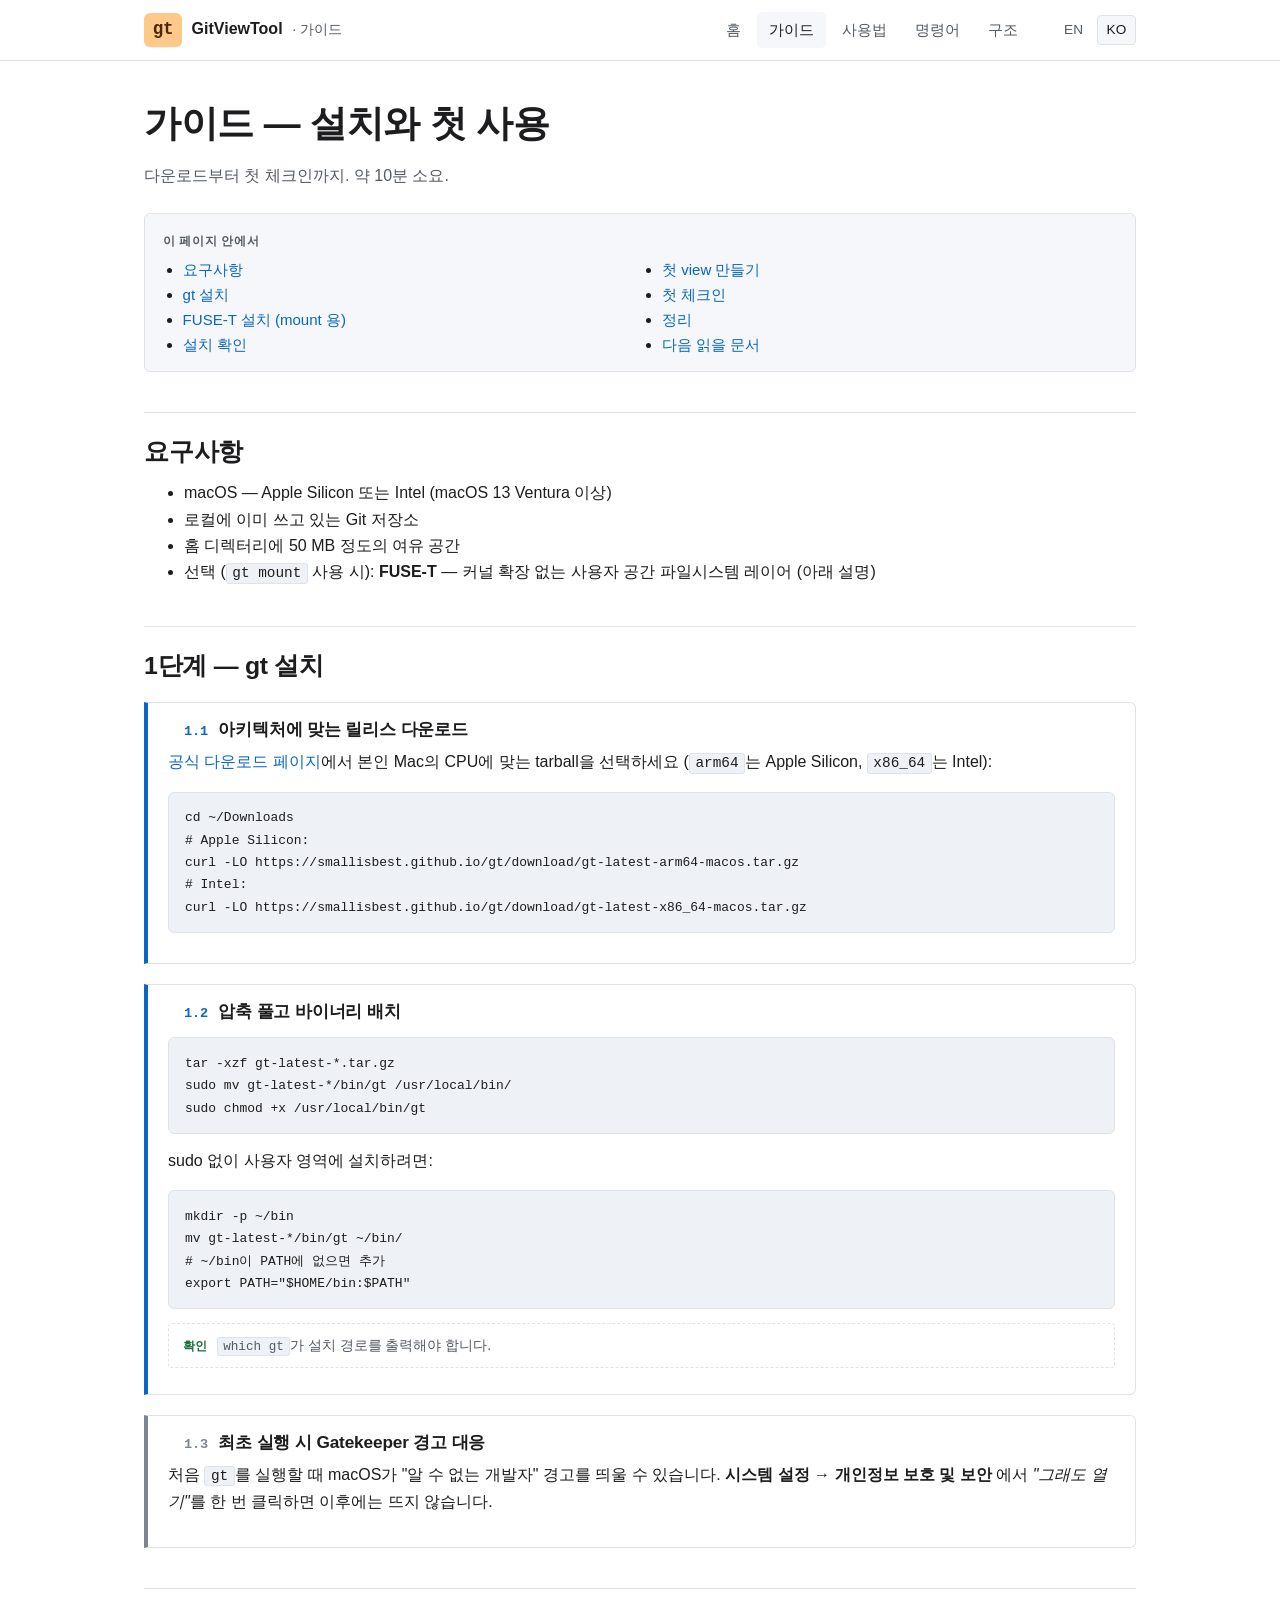
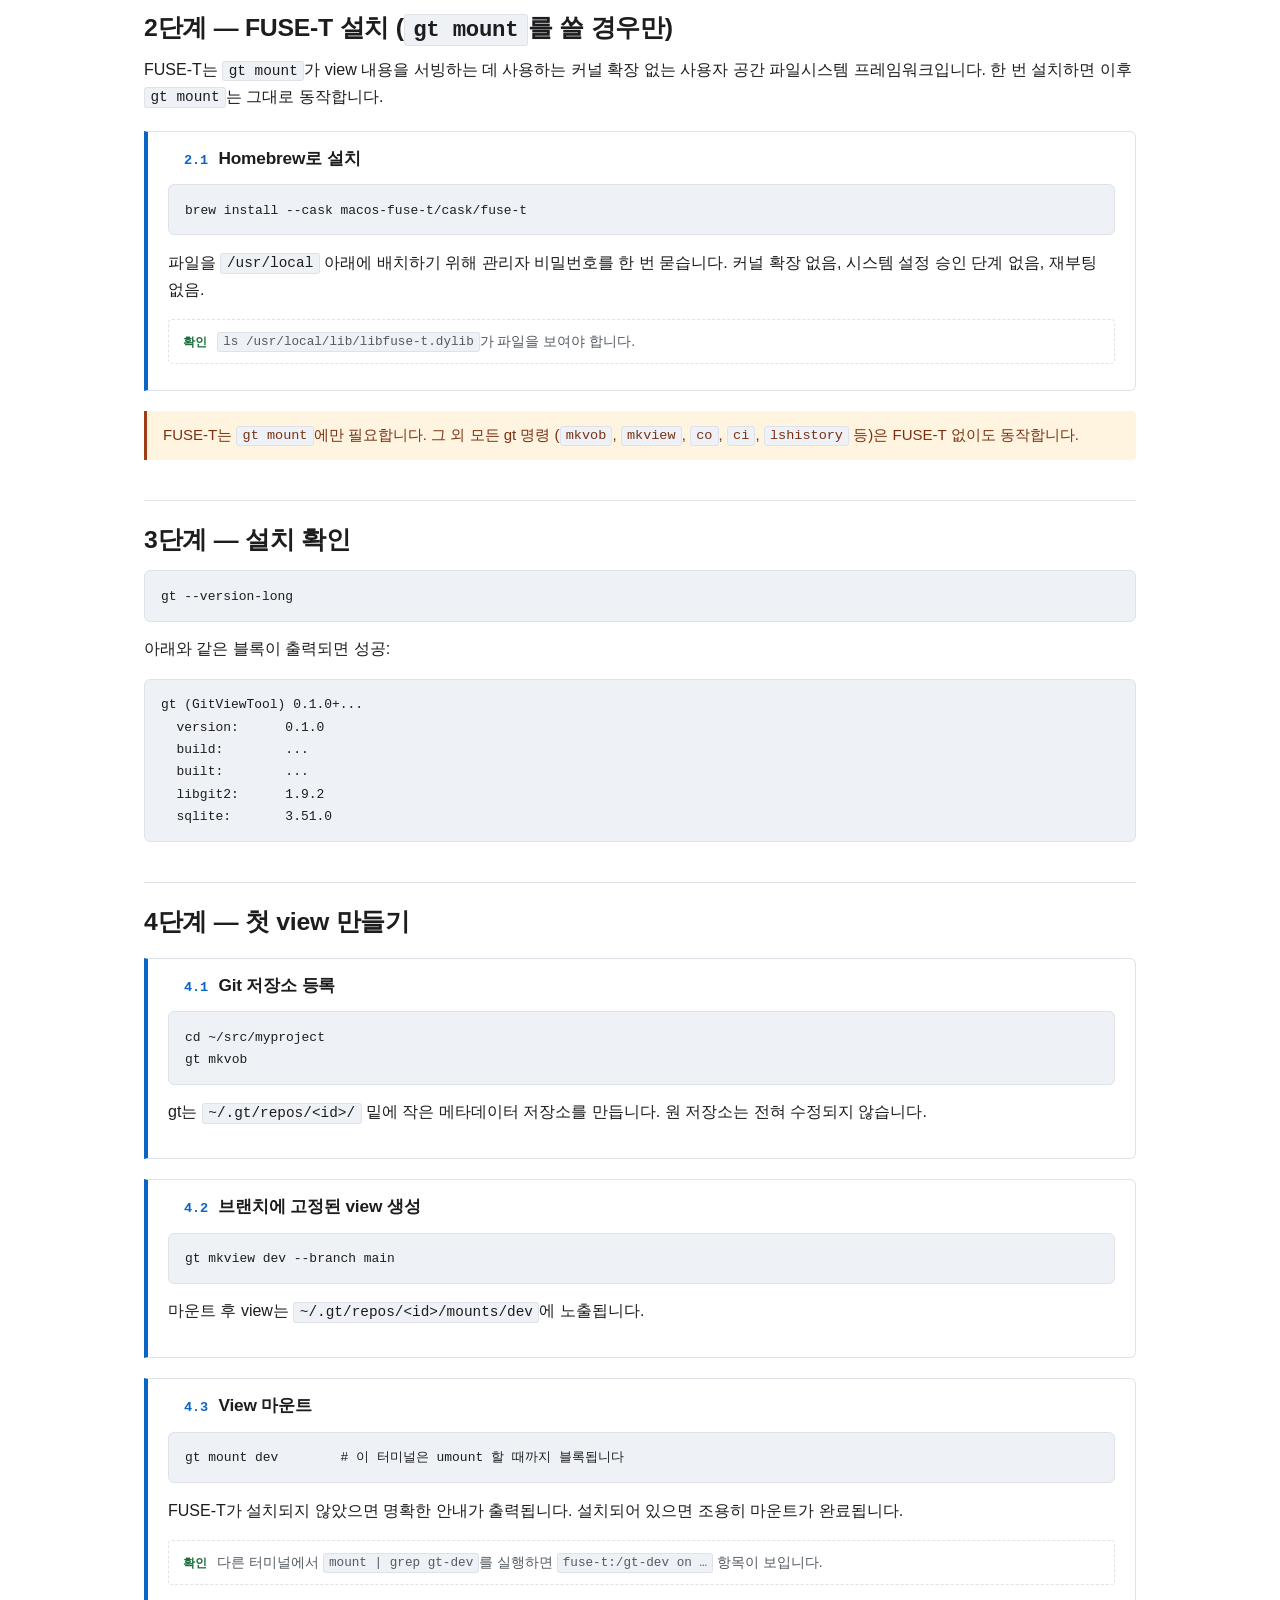
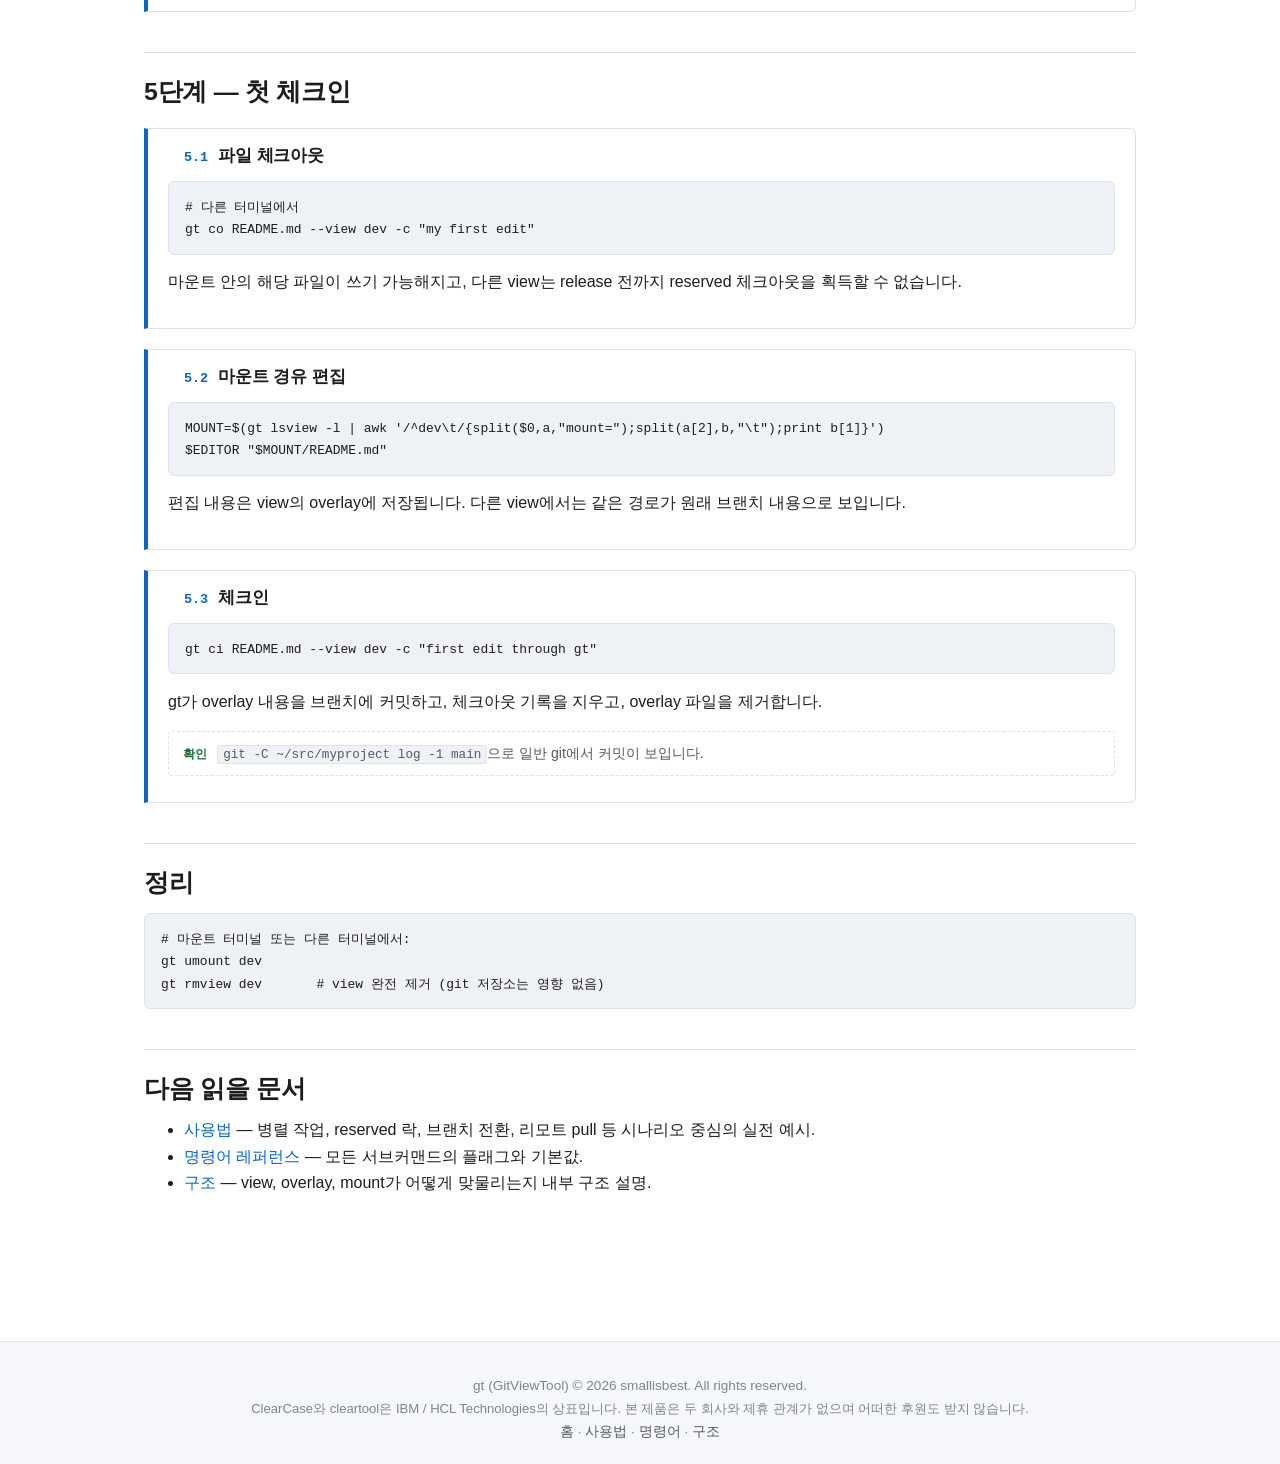
==== ko/guide.html @ 3bf687a0 "init web page" ====
<!doctype html>
<html lang="ko">
<head>
    <meta charset="utf-8">
    <meta name="viewport" content="width=device-width, initial-scale=1">
    <title>가이드 — gt</title>
    <meta name="description" content="gt 설치, Git 저장소 등록, 그리고 첫 view 생성부터 체크인까지 단계별로 안내합니다.">
    <link rel="icon" type="image/svg+xml" href="../assets/favicon.svg">
    <link rel="stylesheet" href="../assets/style.css">
</head>
<body>
<header class="site"><div class="container"><div class="bar">
    <a class="brand" href="index.html">
        <span class="logo">gt</span>
        <span class="title">GitViewTool</span>
        <span class="subtitle">· 가이드</span>
    </a>
    <nav class="primary">
        <a href="index.html">홈</a>
        <a href="guide.html" class="active">가이드</a>
        <a href="usage.html">사용법</a>
        <a href="commands.html">명령어</a>
        <a href="architecture.html">구조</a>
    </nav>
    <nav class="langswitch">
        <a href="../en/guide.html">EN</a>
        <a href="guide.html" class="active">KO</a>
    </nav>
</div></div></header>

<main class="page"><div class="container">

<h1>가이드 — 설치와 첫 사용</h1>
<p class="lede" style="color:var(--fg-dim);max-width:62ch">
    다운로드부터 첫 체크인까지. 약 10분 소요.
</p>

<div class="toc">
    <strong>이 페이지 안에서</strong>
    <ul>
        <li><a href="#req">요구사항</a></li>
        <li><a href="#install">gt 설치</a></li>
        <li><a href="#fuse">FUSE-T 설치 (mount 용)</a></li>
        <li><a href="#verify">설치 확인</a></li>
        <li><a href="#first">첫 view 만들기</a></li>
        <li><a href="#first-ci">첫 체크인</a></li>
        <li><a href="#teardown">정리</a></li>
        <li><a href="#next">다음 읽을 문서</a></li>
    </ul>
</div>

<h2 id="req">요구사항</h2>
<ul>
    <li>macOS — Apple Silicon 또는 Intel (macOS 13 Ventura 이상)</li>
    <li>로컬에 이미 쓰고 있는 Git 저장소</li>
    <li>홈 디렉터리에 50 MB 정도의 여유 공간</li>
    <li>선택 (<code>gt mount</code> 사용 시): <strong>FUSE-T</strong> —
        커널 확장 없는 사용자 공간 파일시스템 레이어 (아래 설명)</li>
</ul>

<h2 id="install">1단계 — gt 설치</h2>

<div class="step">
    <h3><span class="num">1.1</span> 아키텍처에 맞는 릴리스 다운로드</h3>
    <p><a href="https://smallisbest.github.io/gt/download/">공식 다운로드
       페이지</a>에서 본인 Mac의 CPU에 맞는 tarball을 선택하세요
       (<code>arm64</code>는 Apple Silicon, <code>x86_64</code>는
       Intel):</p>
<pre><code>cd ~/Downloads
# Apple Silicon:
curl -LO https://smallisbest.github.io/gt/download/gt-latest-arm64-macos.tar.gz
# Intel:
curl -LO https://smallisbest.github.io/gt/download/gt-latest-x86_64-macos.tar.gz</code></pre>
</div>

<div class="step">
    <h3><span class="num">1.2</span> 압축 풀고 바이너리 배치</h3>
<pre><code>tar -xzf gt-latest-*.tar.gz
sudo mv gt-latest-*/bin/gt /usr/local/bin/
sudo chmod +x /usr/local/bin/gt</code></pre>
    <p>sudo 없이 사용자 영역에 설치하려면:</p>
<pre><code>mkdir -p ~/bin
mv gt-latest-*/bin/gt ~/bin/
# ~/bin이 PATH에 없으면 추가
export PATH="$HOME/bin:$PATH"</code></pre>
    <div class="expect"><strong>확인</strong>
        <code>which gt</code>가 설치 경로를 출력해야 합니다.</div>
</div>

<div class="step optional">
    <h3><span class="num">1.3</span> 최초 실행 시 Gatekeeper 경고 대응</h3>
    <p>처음 <code>gt</code>를 실행할 때 macOS가 "알 수 없는 개발자" 경고를
       띄울 수 있습니다. <strong>시스템 설정 → 개인정보 보호 및 보안</strong>
       에서 <em>"그래도 열기"</em>를 한 번 클릭하면 이후에는 뜨지
       않습니다.</p>
</div>

<h2 id="fuse">2단계 — FUSE-T 설치 (<code>gt mount</code>를 쓸 경우만)</h2>
<p>FUSE-T는 <code>gt mount</code>가 view 내용을 서빙하는 데 사용하는
   커널 확장 없는 사용자 공간 파일시스템 프레임워크입니다. 한 번
   설치하면 이후 <code>gt mount</code>는 그대로 동작합니다.</p>

<div class="step">
    <h3><span class="num">2.1</span> Homebrew로 설치</h3>
<pre><code>brew install --cask macos-fuse-t/cask/fuse-t</code></pre>
    <p>파일을 <code>/usr/local</code> 아래에 배치하기 위해 관리자
       비밀번호를 한 번 묻습니다. 커널 확장 없음, 시스템 설정 승인
       단계 없음, 재부팅 없음.</p>
    <div class="expect"><strong>확인</strong>
        <code>ls /usr/local/lib/libfuse-t.dylib</code>가 파일을 보여야
        합니다.</div>
</div>

<div class="note warn">
    FUSE-T는 <code>gt mount</code>에만 필요합니다. 그 외 모든 gt 명령
    (<code>mkvob</code>, <code>mkview</code>, <code>co</code>,
    <code>ci</code>, <code>lshistory</code> 등)은 FUSE-T 없이도
    동작합니다.
</div>

<h2 id="verify">3단계 — 설치 확인</h2>
<pre><code>gt --version-long</code></pre>
<p>아래와 같은 블록이 출력되면 성공:</p>
<pre><code>gt (GitViewTool) 0.1.0+...
  version:      0.1.0
  build:        ...
  built:        ...
  libgit2:      1.9.2
  sqlite:       3.51.0</code></pre>

<h2 id="first">4단계 — 첫 view 만들기</h2>

<div class="step">
    <h3><span class="num">4.1</span> Git 저장소 등록</h3>
<pre><code>cd ~/src/myproject
gt mkvob</code></pre>
    <p>gt는 <code>~/.gt/repos/&lt;id&gt;/</code> 밑에 작은 메타데이터
       저장소를 만듭니다. 원 저장소는 전혀 수정되지 않습니다.</p>
</div>

<div class="step">
    <h3><span class="num">4.2</span> 브랜치에 고정된 view 생성</h3>
<pre><code>gt mkview dev --branch main</code></pre>
    <p>마운트 후 view는 <code>~/.gt/repos/&lt;id&gt;/mounts/dev</code>에
       노출됩니다.</p>
</div>

<div class="step">
    <h3><span class="num">4.3</span> View 마운트</h3>
<pre><code>gt mount dev        # 이 터미널은 umount 할 때까지 블록됩니다</code></pre>
    <p>FUSE-T가 설치되지 않았으면 명확한 안내가 출력됩니다. 설치되어
       있으면 조용히 마운트가 완료됩니다.</p>
    <div class="expect"><strong>확인</strong>
        다른 터미널에서 <code>mount | grep gt-dev</code>를 실행하면
        <code>fuse-t:/gt-dev on …</code> 항목이 보입니다.</div>
</div>

<h2 id="first-ci">5단계 — 첫 체크인</h2>

<div class="step">
    <h3><span class="num">5.1</span> 파일 체크아웃</h3>
<pre><code># 다른 터미널에서
gt co README.md --view dev -c "my first edit"</code></pre>
    <p>마운트 안의 해당 파일이 쓰기 가능해지고, 다른 view는
       release 전까지 reserved 체크아웃을 획득할 수 없습니다.</p>
</div>

<div class="step">
    <h3><span class="num">5.2</span> 마운트 경유 편집</h3>
<pre><code>MOUNT=$(gt lsview -l | awk '/^dev\t/{split($0,a,"mount=");split(a[2],b,"\t");print b[1]}')
$EDITOR "$MOUNT/README.md"</code></pre>
    <p>편집 내용은 view의 overlay에 저장됩니다. 다른 view에서는 같은
       경로가 원래 브랜치 내용으로 보입니다.</p>
</div>

<div class="step">
    <h3><span class="num">5.3</span> 체크인</h3>
<pre><code>gt ci README.md --view dev -c "first edit through gt"</code></pre>
    <p>gt가 overlay 내용을 브랜치에 커밋하고, 체크아웃 기록을 지우고,
       overlay 파일을 제거합니다.</p>
    <div class="expect"><strong>확인</strong>
        <code>git -C ~/src/myproject log -1 main</code>으로 일반 git에서
        커밋이 보입니다.</div>
</div>

<h2 id="teardown">정리</h2>
<pre><code># 마운트 터미널 또는 다른 터미널에서:
gt umount dev
gt rmview dev       # view 완전 제거 (git 저장소는 영향 없음)</code></pre>

<h2 id="next">다음 읽을 문서</h2>
<ul>
    <li><a href="usage.html">사용법</a> — 병렬 작업, reserved 락, 브랜치
        전환, 리모트 pull 등 시나리오 중심의 실전 예시.</li>
    <li><a href="commands.html">명령어 레퍼런스</a> — 모든 서브커맨드의
        플래그와 기본값.</li>
    <li><a href="architecture.html">구조</a> — view, overlay, mount가
        어떻게 맞물리는지 내부 구조 설명.</li>
</ul>

</div></main>

<footer class="site"><div class="container">
    gt (GitViewTool) © 2026 smallisbest. All rights reserved.<br>
    <span style="color:var(--fg-faint);font-size:0.82rem">ClearCase와 cleartool은 IBM / HCL Technologies의 상표입니다. 본 제품은 두 회사와 제휴 관계가 없으며 어떠한 후원도 받지 않습니다.</span><br>
    <a href="index.html">홈</a> ·
    <a href="usage.html">사용법</a> ·
    <a href="commands.html">명령어</a> ·
    <a href="architecture.html">구조</a>
</div></footer>
</body>
</html>
---- assets/style.css ----
/* gt product site — shared stylesheet
 *
 * Single CSS file for EN and KO pages. System-font stacks make it render
 * well in both scripts. Uses prefers-color-scheme for dark mode without
 * JS toggles. Kept framework-free on purpose.
 */

:root {
    --fg: #1d1d1f;
    --fg-dim: #545a63;
    --fg-faint: #7d8490;
    --bg: #ffffff;
    --bg-soft: #f5f7fa;
    --bg-code: #eef1f5;
    --border: #dfe3e9;
    --accent: #0a66c2;
    --accent-soft: #e3eefa;
    --accent-dark: #074b90;
    --success: #1a6f3a;
    --danger: #a13c1b;
    --mono: ui-monospace, SFMono-Regular, Menlo, Monaco, "Cascadia Mono", Consolas, monospace;
    --sans: -apple-system, BlinkMacSystemFont, "Segoe UI", "Apple SD Gothic Neo",
            "Noto Sans KR", "Malgun Gothic", Roboto, sans-serif;
}

@media (prefers-color-scheme: dark) {
    :root {
        --fg: #e7e9ec;
        --fg-dim: #a7afba;
        --fg-faint: #757d89;
        --bg: #0e1115;
        --bg-soft: #161a20;
        --bg-code: #1b1f26;
        --border: #262b33;
        --accent: #74a7ff;
        --accent-soft: #192b48;
        --accent-dark: #4d87e8;
        --success: #78c193;
        --danger: #e08060;
    }
}

* { box-sizing: border-box; }
html { scroll-behavior: smooth; }

body {
    margin: 0;
    background: var(--bg);
    color: var(--fg);
    font-family: var(--sans);
    font-size: 16px;
    line-height: 1.65;
    -webkit-font-smoothing: antialiased;
}

.container {
    max-width: 1040px;
    margin: 0 auto;
    padding: 0 1.5rem;
}

/* ---------- site header / nav -------------------------------------- */

header.site {
    position: sticky;
    top: 0;
    background: rgba(255,255,255,0.92);
    backdrop-filter: saturate(180%) blur(8px);
    -webkit-backdrop-filter: saturate(180%) blur(8px);
    border-bottom: 1px solid var(--border);
    z-index: 20;
}
@media (prefers-color-scheme: dark) {
    header.site { background: rgba(14,17,21,0.92); }
}

header.site .bar {
    display: flex;
    align-items: center;
    gap: 1rem;
    padding: 0.75rem 0;
    flex-wrap: wrap;
}

.brand {
    display: flex;
    align-items: baseline;
    gap: 0.6rem;
    text-decoration: none;
    color: var(--fg);
    margin-right: auto;
}
.brand .logo {
    font-family: var(--mono);
    font-weight: 700;
    font-size: 1.1rem;
    letter-spacing: -0.02em;
    /* Product identity: light-orange badge with "gt" in dark ink. */
    background: #ffc98a;
    color: #4a2a06;
    padding: 0.18rem 0.55rem;
    border-radius: 6px;
    box-shadow: 0 1px 0 rgba(0,0,0,0.04);
}
@media (prefers-color-scheme: dark) {
    .brand .logo {
        /* slightly deeper tone so it stays warm but readable on dark */
        background: #f4b26a;
        color: #2f1a04;
    }
}
.brand .title   { font-weight: 600; font-size: 1rem; }
.brand .subtitle { color: var(--fg-dim); font-size: 0.9rem; font-weight: 400; }

nav.primary {
    display: flex;
    gap: 0.25rem;
    font-size: 0.94rem;
    flex-wrap: wrap;
}
nav.primary a {
    padding: 0.35rem 0.75rem;
    border-radius: 5px;
    text-decoration: none;
    color: var(--fg-dim);
}
nav.primary a:hover  { color: var(--accent); background: var(--accent-soft); }
nav.primary a.active { color: var(--fg); background: var(--bg-soft); }

.langswitch {
    display: flex;
    gap: 0.25rem;
    font-size: 0.85rem;
    margin-left: 0.5rem;
}
.langswitch a {
    color: var(--fg-dim);
    text-decoration: none;
    padding: 0.2rem 0.55rem;
    border-radius: 4px;
    border: 1px solid transparent;
}
.langswitch a.active {
    color: var(--fg);
    background: var(--bg-soft);
    border-color: var(--border);
}
.langswitch a:hover { color: var(--accent); }

/* ---------- main content ------------------------------------------- */

main.page {
    padding: 2.5rem 0 5rem;
}

h1, h2, h3, h4 {
    line-height: 1.25;
    font-weight: 600;
    letter-spacing: -0.01em;
}
h1 { font-size: 2.3rem; margin: 0 0 1rem; }
h2 {
    font-size: 1.55rem;
    margin: 2.5rem 0 0.75rem;
    padding-top: 1.5rem;
    border-top: 1px solid var(--border);
}
h3 { font-size: 1.15rem; margin: 1.5rem 0 0.5rem; }
h4 {
    font-size: 0.85rem;
    margin: 1.2rem 0 0.35rem;
    color: var(--fg-dim);
    text-transform: uppercase;
    letter-spacing: 0.05em;
}

p, ul, ol { margin: 0.5rem 0 1rem; }

a { color: var(--accent); text-decoration: none; }
a:hover { text-decoration: underline; }

code, pre { font-family: var(--mono); font-size: 0.9em; }

code {
    background: var(--bg-code);
    padding: 0.1em 0.38em;
    border-radius: 3px;
    border: 1px solid var(--border);
}

pre {
    background: var(--bg-code);
    border: 1px solid var(--border);
    border-radius: 6px;
    padding: 0.85rem 1rem;
    overflow-x: auto;
    line-height: 1.55;
}
pre code { background: transparent; padding: 0; border: none; border-radius: 0; }

/* ---------- hero (landing) ----------------------------------------- */

.hero {
    padding: 4rem 0 2rem;
    text-align: left;
}
.hero h1 {
    font-size: 3rem;
    font-weight: 700;
    letter-spacing: -0.03em;
    margin-bottom: 0.75rem;
}
.hero .lede {
    font-size: 1.2rem;
    color: var(--fg-dim);
    max-width: 62ch;
    margin: 0 0 1.75rem;
    line-height: 1.55;
}
.hero .ctas { display: flex; gap: 0.65rem; flex-wrap: wrap; }

.cta {
    display: inline-block;
    background: var(--accent);
    color: white;
    padding: 0.75rem 1.3rem;
    border-radius: 6px;
    font-weight: 500;
    text-decoration: none;
    transition: background 0.15s ease;
}
.cta:hover { background: var(--accent-dark); text-decoration: none; }
.cta.secondary {
    background: transparent;
    color: var(--accent);
    border: 1px solid var(--accent);
}
.cta.secondary:hover { background: var(--accent-soft); }

@media (max-width: 600px) {
    .hero h1 { font-size: 2.2rem; }
    .hero .lede { font-size: 1.05rem; }
}

/* ---------- feature grid (landing) --------------------------------- */

.features {
    display: grid;
    grid-template-columns: repeat(auto-fit, minmax(260px, 1fr));
    gap: 1rem;
    margin: 2rem 0;
}
.feature {
    border: 1px solid var(--border);
    border-radius: 8px;
    padding: 1.25rem;
    background: var(--bg-soft);
}
.feature h3 { margin-top: 0; font-size: 1.05rem; }
.feature p  { color: var(--fg-dim); font-size: 0.95rem; margin-bottom: 0; }

/* ---------- scenarios (usage page) --------------------------------- */

.scenario {
    margin: 2rem 0 2.5rem;
    padding-top: 1.25rem;
    border-top: 2px solid var(--border);
}
.scenario h3 {
    display: flex;
    align-items: baseline;
    gap: 0.65rem;
    margin: 0 0 0.5rem;
    font-size: 1.18rem;
}
.scenario h3 .tag {
    font-family: var(--mono);
    background: var(--accent-soft);
    color: var(--accent);
    padding: 0.15rem 0.55rem;
    font-size: 0.75rem;
    border-radius: 3px;
    letter-spacing: 0.03em;
    white-space: nowrap;
}
.scenario .situation { color: var(--fg-dim); font-style: italic; margin: 0 0 0.85rem; }
.scenario .doit,
.scenario .result { margin: 0.5rem 0; }
.scenario .doit strong,
.scenario .result strong {
    display: inline-block;
    min-width: 5rem;
    color: var(--fg-dim);
    font-size: 0.78rem;
    text-transform: uppercase;
    letter-spacing: 0.05em;
}

.compare {
    display: grid;
    grid-template-columns: 1fr 1fr;
    gap: 1rem;
    margin: 1rem 0;
}
.compare h4 {
    margin: 0 0 0.35rem;
    text-transform: uppercase;
    letter-spacing: 0.05em;
    font-size: 0.8rem;
    color: var(--fg-dim);
}
.compare pre { margin-top: 0.35rem; height: calc(100% - 1.5rem); }
@media (max-width: 640px) { .compare { grid-template-columns: 1fr; } }

/* ---------- step (guide page) -------------------------------------- */

.step {
    border: 1px solid var(--border);
    border-left: 4px solid var(--accent);
    border-radius: 0 6px 6px 0;
    padding: 1rem 1.25rem;
    margin: 1.25rem 0;
    background: var(--bg);
}
.step h3 {
    margin: 0 0 0.5rem;
    font-size: 1.08rem;
    display: flex;
    align-items: baseline;
    gap: 0.65rem;
}
.step h3 .num {
    font-family: var(--mono);
    color: var(--accent);
    font-weight: 700;
    font-size: 0.85rem;
    min-width: 2.5rem;
    text-align: right;
}
.step.optional { border-left-color: var(--fg-faint); }
.step.optional h3 .num { color: var(--fg-faint); }

.expect {
    background: transparent;
    border: 1px dashed var(--border);
    padding: 0.6rem 0.85rem;
    margin: 0.6rem 0;
    border-radius: 4px;
    font-size: 0.88rem;
    color: var(--fg-dim);
}
.expect strong {
    color: var(--success);
    font-weight: 600;
    text-transform: uppercase;
    font-size: 0.75rem;
    letter-spacing: 0.05em;
    margin-right: 0.35rem;
}

/* ---------- command reference -------------------------------------- */

.cmd-group {
    margin: 1.5rem 0;
    border: 1px solid var(--border);
    border-radius: 6px;
    overflow: hidden;
}
.cmd-group > h3 {
    margin: 0;
    padding: 0.75rem 1rem;
    background: var(--bg-soft);
    font-size: 0.95rem;
    border-bottom: 1px solid var(--border);
}
.cmd-group dl { margin: 0; padding: 0.75rem 1rem; }
.cmd-group dt {
    font-family: var(--mono);
    font-weight: 600;
    color: var(--fg);
    margin-top: 0.9rem;
    font-size: 0.92rem;
}
.cmd-group dt:first-child { margin-top: 0; }
.cmd-group dd {
    margin: 0.25rem 0 0 0;
    color: var(--fg-dim);
    font-size: 0.94rem;
}

/* ---------- tables ------------------------------------------------- */

table {
    border-collapse: collapse;
    width: 100%;
    margin: 1rem 0;
    font-size: 0.94rem;
}
th, td {
    text-align: left;
    padding: 0.55rem 0.75rem;
    border-bottom: 1px solid var(--border);
    vertical-align: top;
}
th {
    font-weight: 600;
    color: var(--fg-dim);
    font-size: 0.82rem;
    text-transform: uppercase;
    letter-spacing: 0.04em;
}
tbody tr:hover { background: var(--bg-soft); }

/* ---------- utility components ------------------------------------- */

.note {
    background: var(--accent-soft);
    border-left: 3px solid var(--accent);
    padding: 0.75rem 1rem;
    margin: 1rem 0;
    border-radius: 0 4px 4px 0;
    font-size: 0.94rem;
}
.note.warn { background: #fff4e0; border-color: var(--danger); color: #7a3112; }
@media (prefers-color-scheme: dark) {
    .note.warn { background: #3a220f; color: #ffcfa0; }
}

.toc {
    background: var(--bg-soft);
    border: 1px solid var(--border);
    border-radius: 6px;
    padding: 0.85rem 1.1rem;
    margin: 1.5rem 0 2rem;
    font-size: 0.94rem;
}
.toc strong {
    color: var(--fg-dim);
    font-weight: 600;
    text-transform: uppercase;
    letter-spacing: 0.05em;
    font-size: 0.78rem;
}
.toc ul { margin: 0.35rem 0 0; padding-left: 1.25rem; columns: 2; column-gap: 1.5rem; }
@media (max-width: 640px) { .toc ul { columns: 1; } }

.status-pill {
    display: inline-block;
    font-size: 0.72rem;
    padding: 0.1em 0.55em;
    border-radius: 3px;
    text-transform: uppercase;
    letter-spacing: 0.05em;
    margin-left: 0.35rem;
}
.status-pill.mvp    { background: var(--accent-soft); color: var(--accent); }
.status-pill.future { background: var(--bg-code); color: var(--fg-faint); }

/* ---------- footer ------------------------------------------------- */

footer.site {
    border-top: 1px solid var(--border);
    background: var(--bg-soft);
    padding: 2rem 0;
    color: var(--fg-faint);
    font-size: 0.85rem;
    margin-top: 3rem;
}
footer.site .container { text-align: center; line-height: 1.7; }
footer.site a { color: var(--fg-dim); }
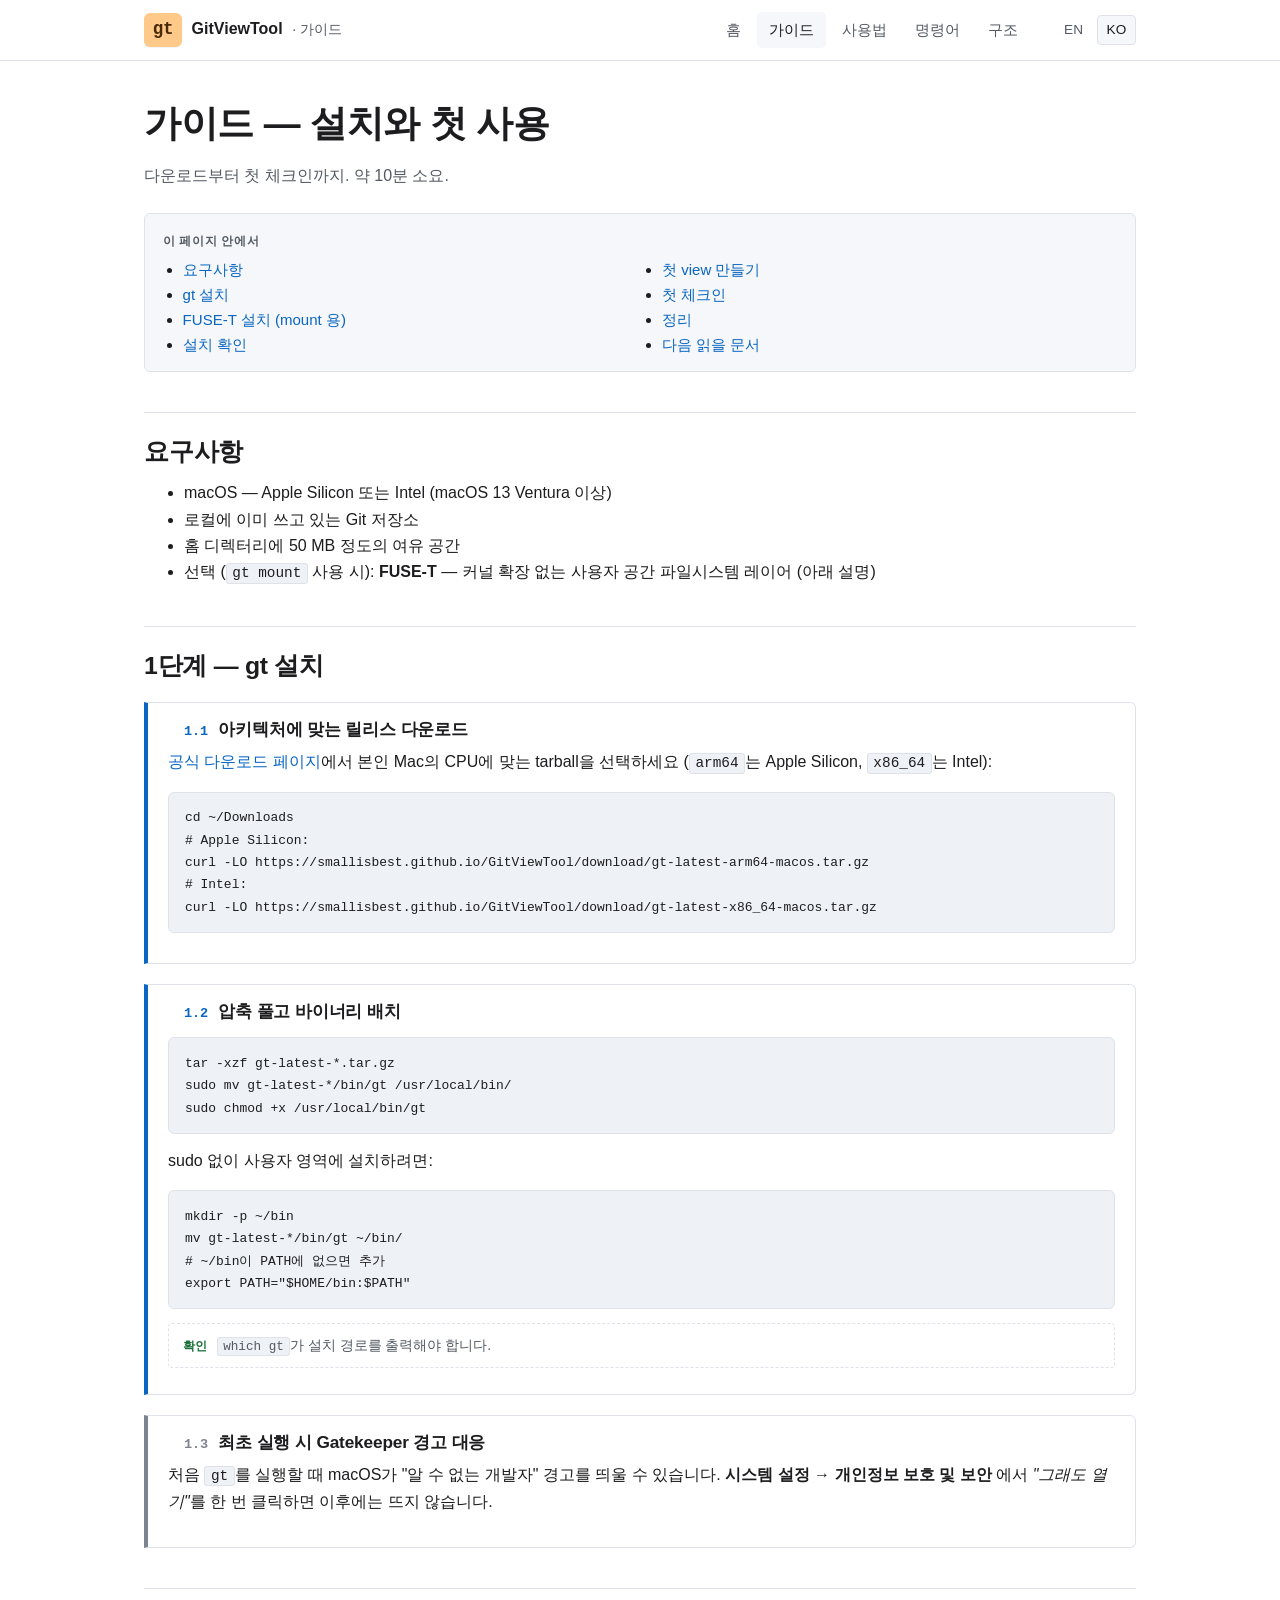
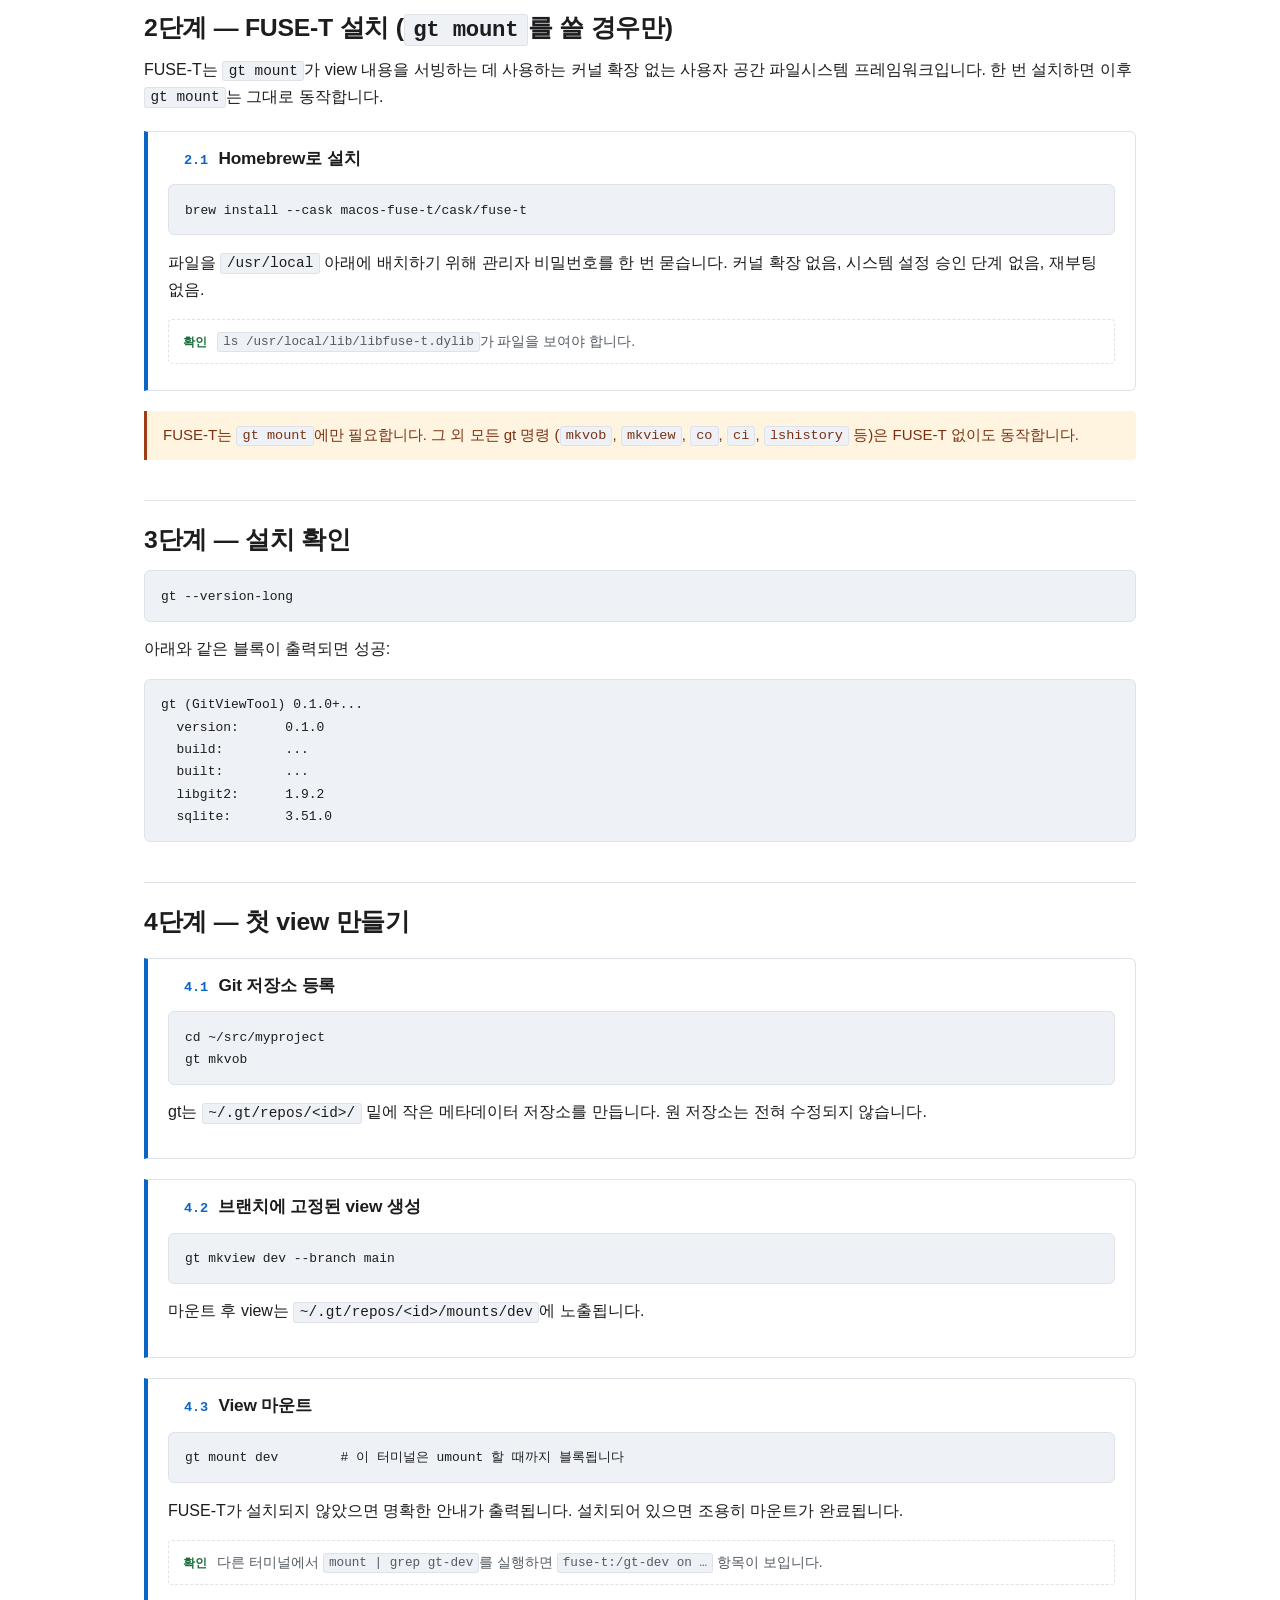
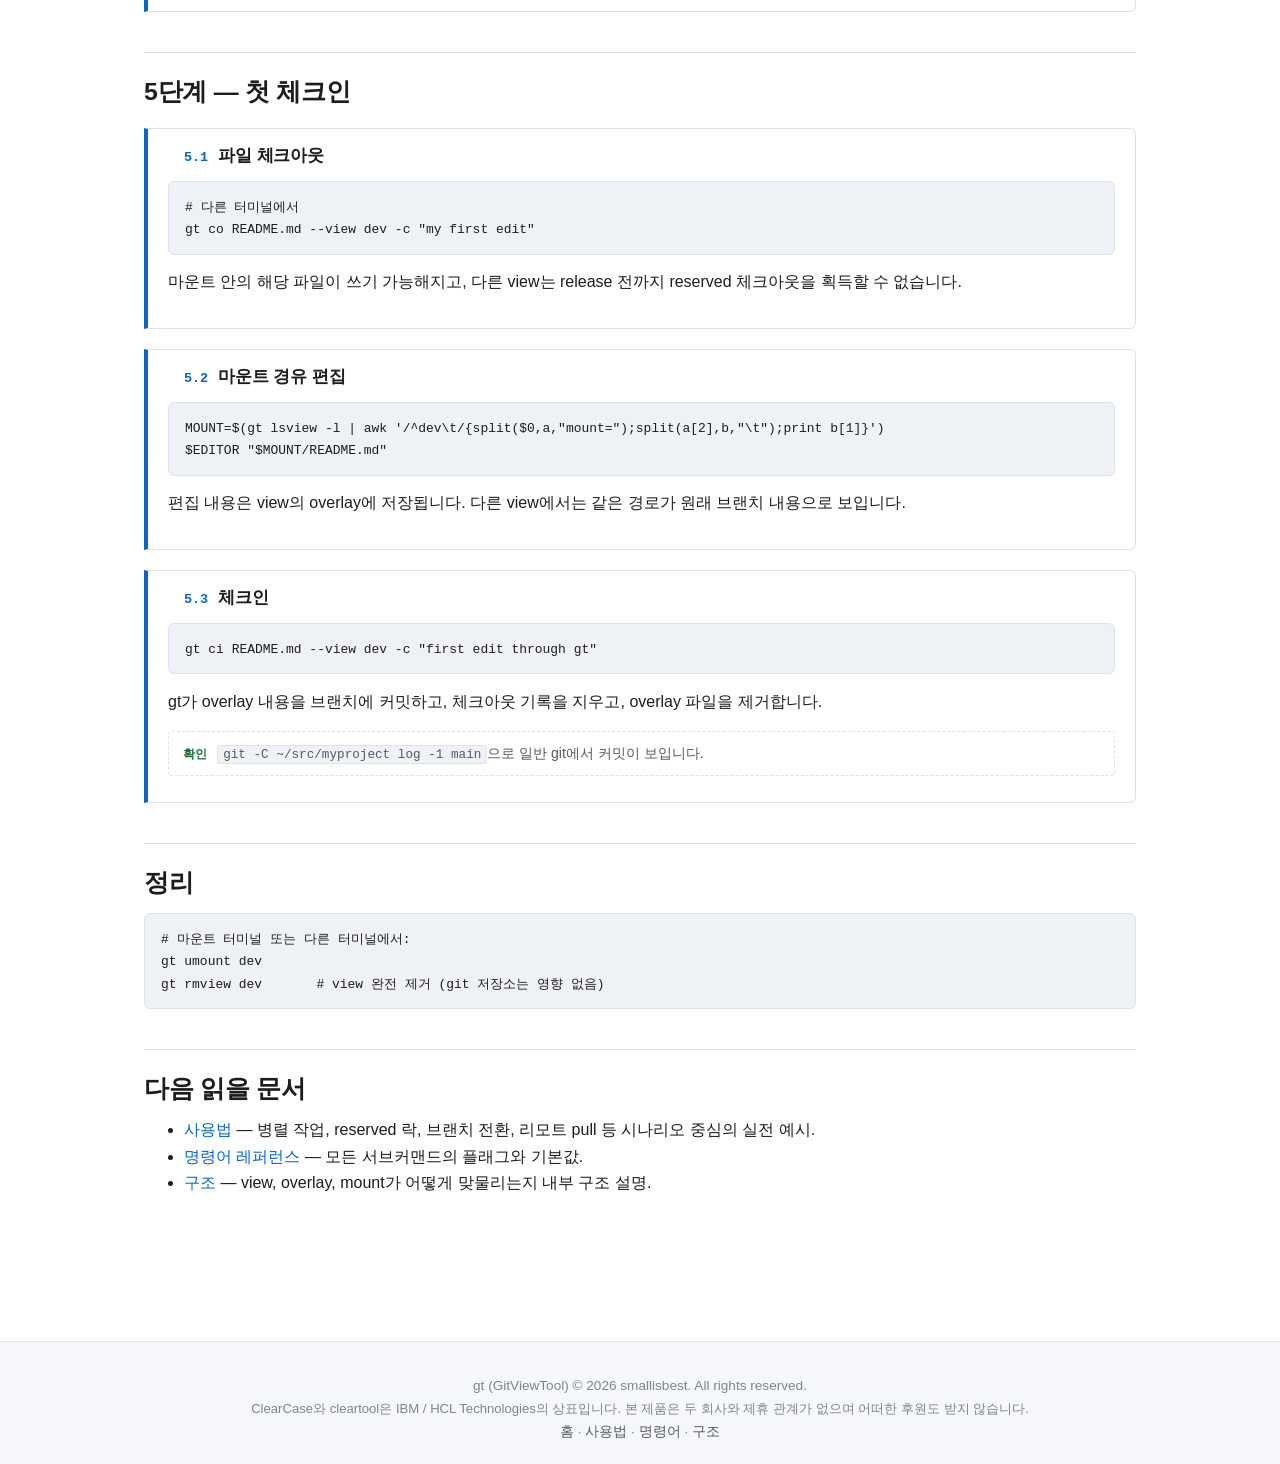
==== commit 17320d82: "add tarball" ====
--- a/ko/guide.html
+++ b/ko/guide.html
@@ -62,15 +62,15 @@
 
 <div class="step">
     <h3><span class="num">1.1</span> 아키텍처에 맞는 릴리스 다운로드</h3>
-    <p><a href="https://smallisbest.github.io/gt/download/">공식 다운로드
+    <p><a href="https://smallisbest.github.io/GitViewTool/download/">공식 다운로드
        페이지</a>에서 본인 Mac의 CPU에 맞는 tarball을 선택하세요
        (<code>arm64</code>는 Apple Silicon, <code>x86_64</code>는
        Intel):</p>
 <pre><code>cd ~/Downloads
 # Apple Silicon:
-curl -LO https://smallisbest.github.io/gt/download/gt-latest-arm64-macos.tar.gz
+curl -LO https://smallisbest.github.io/GitViewTool/download/gt-latest-arm64-macos.tar.gz
 # Intel:
-curl -LO https://smallisbest.github.io/gt/download/gt-latest-x86_64-macos.tar.gz</code></pre>
+curl -LO https://smallisbest.github.io/GitViewTool/download/gt-latest-x86_64-macos.tar.gz</code></pre>
 </div>
 
 <div class="step">
